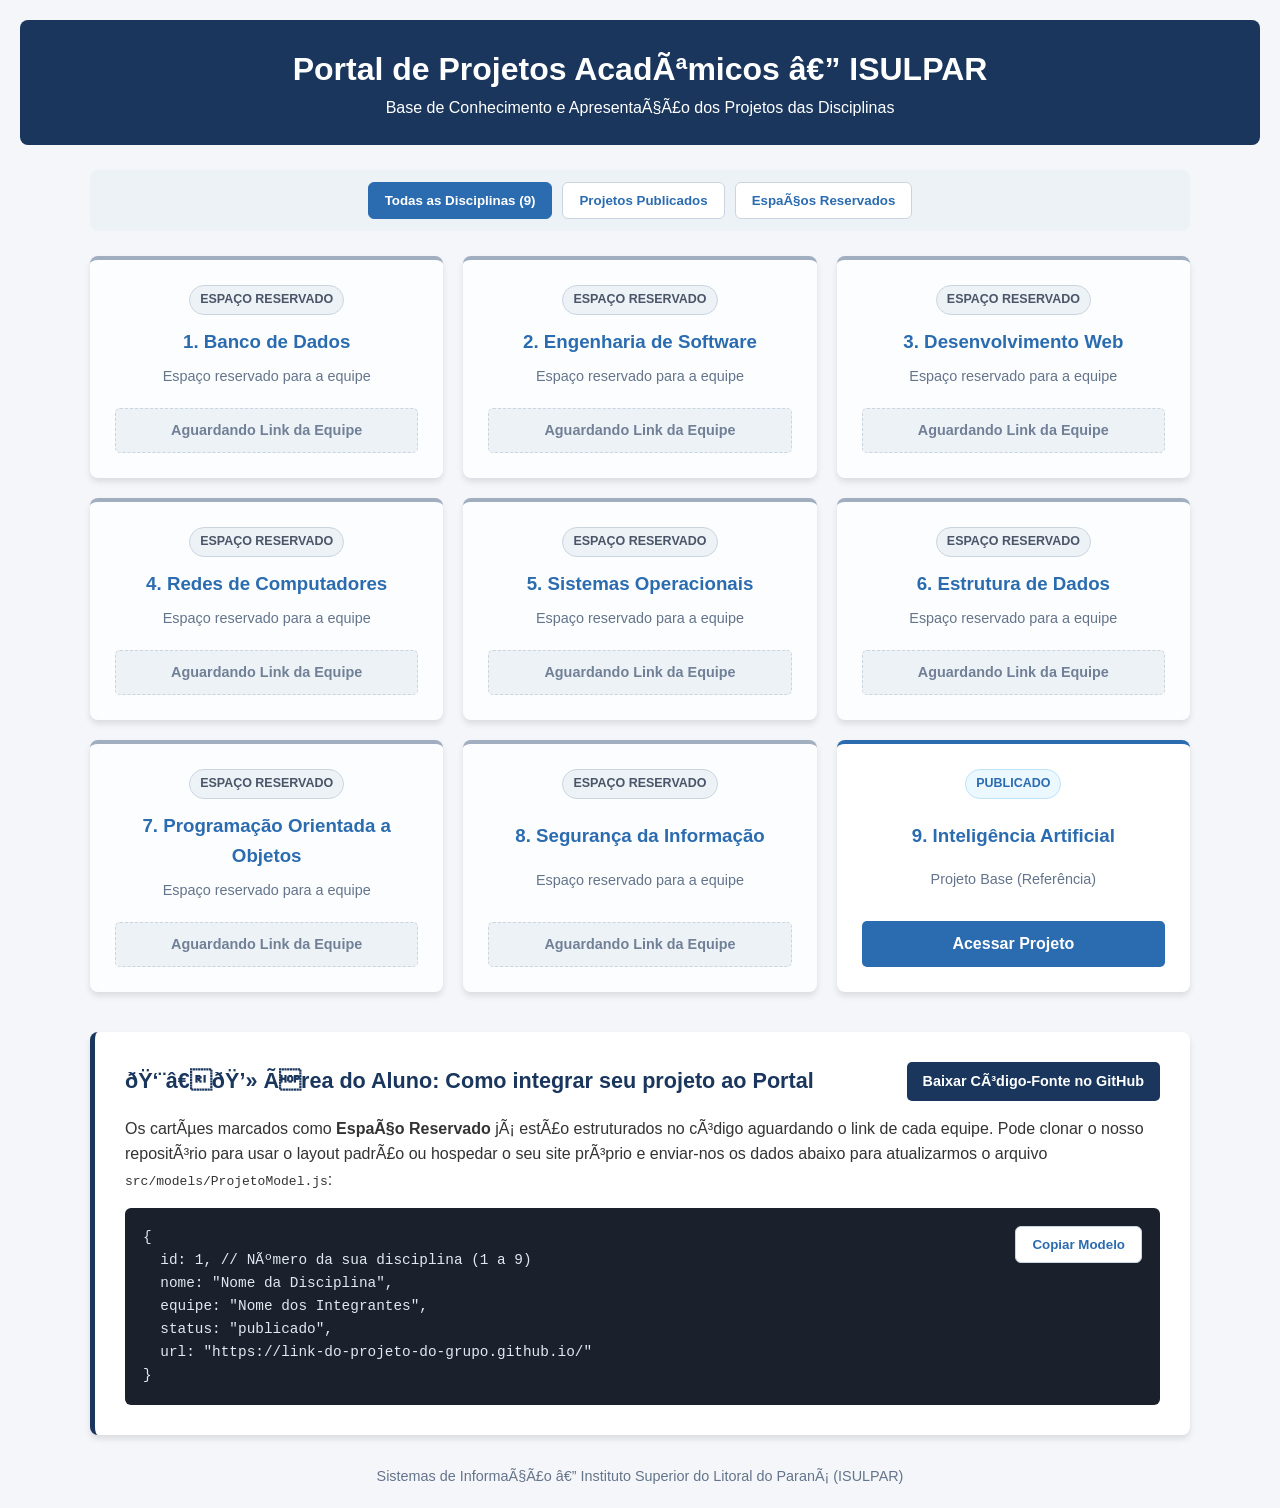
==== index.html @ 134fa739 "Implementacao Portal MVC Isulpar" ====
﻿<!DOCTYPE html>
<html lang="pt-BR">
<head>
  <meta charset="UTF-8">
  <meta name="viewport" content="width=device-width, initial-scale=1.0">
  <title>Portal de Projetos AcadÃªmicos | ISULPAR</title>

  <!-- Meta Tags de SEO para IndexaÃ§Ã£o no Google -->
  <meta name="description" content="Portal acadÃªmico com apresentaÃ§Ãµes e projetos das disciplinas de Sistemas de InformaÃ§Ã£o da faculdade ISULPAR.">
  <meta name="robots" content="index, follow">
  <meta property="og:title" content="Portal de Projetos AcadÃªmicos | ISULPAR">
  <meta property="og:description" content="Acesse os sites e bases de conhecimento desenvolvidos pelos alunos da ISULPAR.">
  <meta property="og:type" content="website">

  <link rel="stylesheet" href="css/estilos.css">
</head>
<body>

  <header class="cabecalho-principal">
    <h1>Portal de Projetos AcadÃªmicos â€” ISULPAR</h1>
    <p>Base de Conhecimento e ApresentaÃ§Ã£o dos Projetos das Disciplinas</p>
  </header>

  <main class="container-principal">
    <!-- Barra de filtro reutilizando o estilo de abas do projeto base -->
    <nav class="menu-abas centralizado" aria-label="Filtrar disciplinas">
      <button class="botao-aba ativo" data-filtro="todos">Todas as Disciplinas (9)</button>
      <button class="botao-aba" data-filtro="publicado">Projetos Publicados</button>
      <button class="botao-aba" data-filtro="reservado">EspaÃ§os Reservados</button>
    </nav>

    <!-- A View injetarÃ¡ os 9 cartÃµes dentro desta secÃ§Ã£o -->
    <section id="grade" aria-live="polite"></section>

    <!-- EspaÃ§o reservado para os alunos pegarem o cÃ³digo e enviarem os seus links -->
    <section class="painel-instrucoes">
      <div class="painel-cabecalho">
        <h2>ðŸ‘¨â€ðŸ’» Ãrea do Aluno: Como integrar seu projeto ao Portal</h2>
        <a href="https://github.com/GuigasBR/Host_ISULPAR_ihm" target="_blank" rel="noopener noreferrer" class="btn-secundario">
          Baixar CÃ³digo-Fonte no GitHub
        </a>
      </div>

      <p>
        Os cartÃµes marcados como <strong>EspaÃ§o Reservado</strong> jÃ¡ estÃ£o estruturados no cÃ³digo aguardando o link de cada equipe. Pode clonar o nosso repositÃ³rio para usar o layout padrÃ£o ou hospedar o seu site prÃ³prio e enviar-nos os dados abaixo para atualizarmos o arquivo <code>src/models/ProjetoModel.js</code>:
      </p>

      <div class="bloco-codigo-wrapper">
        <pre id="codigo-exemplo"><code>{
  id: 1, // NÃºmero da sua disciplina (1 a 9)
  nome: "Nome da Disciplina",
  equipe: "Nome dos Integrantes",
  status: "publicado",
  url: "https://link-do-projeto-do-grupo.github.io/"
}</code></pre>
        <button id="btn-copiar-modelo" class="botao-aba">Copiar Modelo</button>
      </div>
    </section>
  </main>

  <footer class="rodape">
    <p>Sistemas de InformaÃ§Ã£o â€” Instituto Superior do Litoral do ParanÃ¡ (ISULPAR)</p>
  </footer>

  <!-- Carrega o ponto de entrada MVC usando mÃ³dulos nativos do ES6 -->
  <script type="module" src="src/main.js"></script>
</body>
</html>
---- css/estilos.css ----
/* Configurações Gerais e Tipografia baseadas no projeto original */
* {
  box-sizing: border-box;
  margin: 0;
  padding: 0;
}

body {
  font-family: 'Segoe UI', Tahoma, Geneva, Verdana, sans-serif;
  background-color: #f4f6f9;
  color: #333;
  line-height: 1.6;
  padding: 20px;
}

.container-principal {
  max-width: 1100px;
  margin: 0 auto;
}

/* Cabeçalhos */
header, .cabecalho-principal, .cabecalho-disciplina {
  text-align: center;
  margin-bottom: 25px;
  background-color: #1a365d;
  color: white;
  padding: 24px 20px;
  border-radius: 8px;
}

.cabecalho-disciplina {
  margin-top: 15px;
}

/* Sistema de Abas e Filtros (unificado da disciplina-9.html) */
.menu-abas {
  display: flex;
  gap: 10px;
  flex-wrap: wrap;
  margin: 20px 0 25px;
  background: #edf2f7;
  padding: 12px;
  border-radius: 8px;
}

.menu-abas.centralizado {
  justify-content: center;
}

.botao-aba {
  padding: 10px 16px;
  background: white;
  border: 1px solid #cbd5e0;
  border-radius: 6px;
  cursor: pointer;
  font-weight: bold;
  color: #2b6cb0;
  transition: all 0.2s;
}

.botao-aba:hover {
  background-color: #e2e8f0;
}

.botao-aba.ativo {
  background: #2b6cb0;
  color: white;
  border-color: #2b6cb0;
}

/* Layout em CSS Grid para a Página Inicial (3 Colunas) */
#grade {
  display: grid;
  grid-template-columns: repeat(3, 1fr);
  gap: 20px;
  margin-bottom: 40px;
}

/* Estilo dos Cartões das Disciplinas */
.cartao {
  background: white;
  border-radius: 8px;
  padding: 25px;
  box-shadow: 0 4px 6px rgba(0, 0, 0, 0.1);
  text-align: center;
  display: flex;
  flex-direction: column;
  justify-content: space-between;
  transition: transform 0.2s, box-shadow 0.2s;
  border-top: 4px solid #2b6cb0;
}

.cartao:hover {
  transform: translateY(-5px);
  box-shadow: 0 6px 12px rgba(0, 0, 0, 0.15);
}

/* Variação visual para cartões com Espaço Reservado */
.cartao.cartao-reservado {
  border-top-color: #a0aec0;
  background-color: #fcfdfe;
}

.cartao-topo {
  margin-bottom: 12px;
}

.badge {
  display: inline-block;
  font-size: 0.78rem;
  font-weight: bold;
  padding: 4px 10px;
  border-radius: 20px;
  text-transform: uppercase;
}

.badge-ativo {
  background-color: #ebf8ff;
  color: #2b6cb0;
  border: 1px solid #bee3f8;
}

.badge-reservado {
  background-color: #edf2f7;
  color: #4a5568;
  border: 1px solid #cbd5e0;
}

.cartao h3 {
  margin-bottom: 8px;
  color: #2b6cb0;
}

.cartao-equipe {
  font-size: 0.9rem;
  color: #64748b;
  margin-bottom: 20px;
}

/* Botões dos Cartões */
.btn-primario {
  display: inline-block;
  width: 100%;
  padding: 10px 18px;
  background-color: #2b6cb0;
  color: white;
  text-decoration: none;
  border-radius: 5px;
  font-weight: bold;
  transition: background-color 0.2s;
}

.btn-primario:hover {
  background-color: #2c5282;
}

.btn-desabilitado {
  display: inline-block;
  width: 100%;
  padding: 10px 18px;
  background-color: #edf2f7;
  color: #718096;
  border-radius: 5px;
  font-weight: 600;
  font-size: 0.9rem;
  border: 1px dashed #cbd5e0;
  cursor: not-allowed;
}

/* Secção de Código e Instruções para os Alunos */
.painel-instrucoes {
  background: white;
  padding: 30px;
  border-radius: 8px;
  box-shadow: 0 4px 6px rgba(0, 0, 0, 0.1);
  border-left: 5px solid #1a365d;
  margin-bottom: 30px;
}

.painel-cabecalho {
  display: flex;
  justify-content: space-between;
  align-items: center;
  flex-wrap: wrap;
  gap: 15px;
  margin-bottom: 15px;
}

.painel-cabecalho h2 {
  color: #1a365d;
  font-size: 1.35rem;
}

.btn-secundario {
  display: inline-block;
  padding: 8px 16px;
  background-color: #1a365d;
  color: white;
  text-decoration: none;
  border-radius: 5px;
  font-weight: bold;
  font-size: 0.9rem;
}

.btn-secundario:hover {
  background-color: #2b6cb0;
}

.bloco-codigo-wrapper {
  margin-top: 15px;
  background: #1a202c;
  color: #e2e8f0;
  padding: 18px;
  border-radius: 6px;
  display: flex;
  justify-content: space-between;
  align-items: flex-start;
  gap: 15px;
  overflow-x: auto;
}

.bloco-codigo-wrapper pre {
  font-family: Consolas, Monaco, 'Andale Mono', monospace;
  font-size: 0.9rem;
}

/* Estilos para Páginas Internas das Disciplinas */
.conteudo {
  max-width: 900px;
  margin: 0 auto;
  background: white;
  padding: 30px;
  border-radius: 8px;
  box-shadow: 0 4px 6px rgba(0, 0, 0, 0.1);
}

.link-voltar {
  text-decoration: none;
  font-weight: bold;
  color: #2b6cb0;
}

.link-voltar:hover {
  text-decoration: underline;
}

.secao-aba {
  display: none;
  margin-bottom: 35px;
  padding-bottom: 20px;
  border-bottom: 1px solid #e2e8f0;
}

.secao-aba.ativa {
  display: block;
}

.secao-aba h2 {
  color: #1a365d;
  margin-bottom: 15px;
}

.secao-aba h3 {
  margin-top: 20px;
  margin-bottom: 10px;
  color: #1a365d;
}

.secao-aba h4 {
  margin-top: 15px;
  margin-bottom: 8px;
  color: #2b6cb0;
}

.secao-aba p {
  margin-bottom: 12px;
}

.lista-padrao {
  margin-left: 20px;
  margin-top: 10px;
  margin-bottom: 15px;
}

.caixa-destaque {
  background: #f8fafc;
  padding: 15px;
  border-left: 4px solid #2b6cb0;
  border-radius: 4px;
  margin: 20px 0;
}

.caixa-bloco {
  background: #f8fafc;
  padding: 15px;
  border-radius: 6px;
  margin-bottom: 20px;
}

.btn-topo {
  display: inline-block;
  margin-top: 25px;
  padding: 8px 16px;
  background-color: #edf2f7;
  color: #2b6cb0;
  text-decoration: none;
  font-weight: bold;
  border-radius: 5px;
  border: 1px solid #cbd5e0;
  cursor: pointer;
}

.btn-topo:hover {
  background-color: #cbd5e0;
}

.rodape {
  text-align: center;
  color: #64748b;
  font-size: 0.9rem;
  margin-top: 20px;
}

/* Responsividade para Tablets e Telemóveis */
@media (max-width: 900px) {
  #grade {
    grid-template-columns: repeat(2, 1fr);
  }
}

@media (max-width: 600px) {
  #grade {
    grid-template-columns: 1fr;
  }
  .bloco-codigo-wrapper {
    flex-direction: column;
  }
}
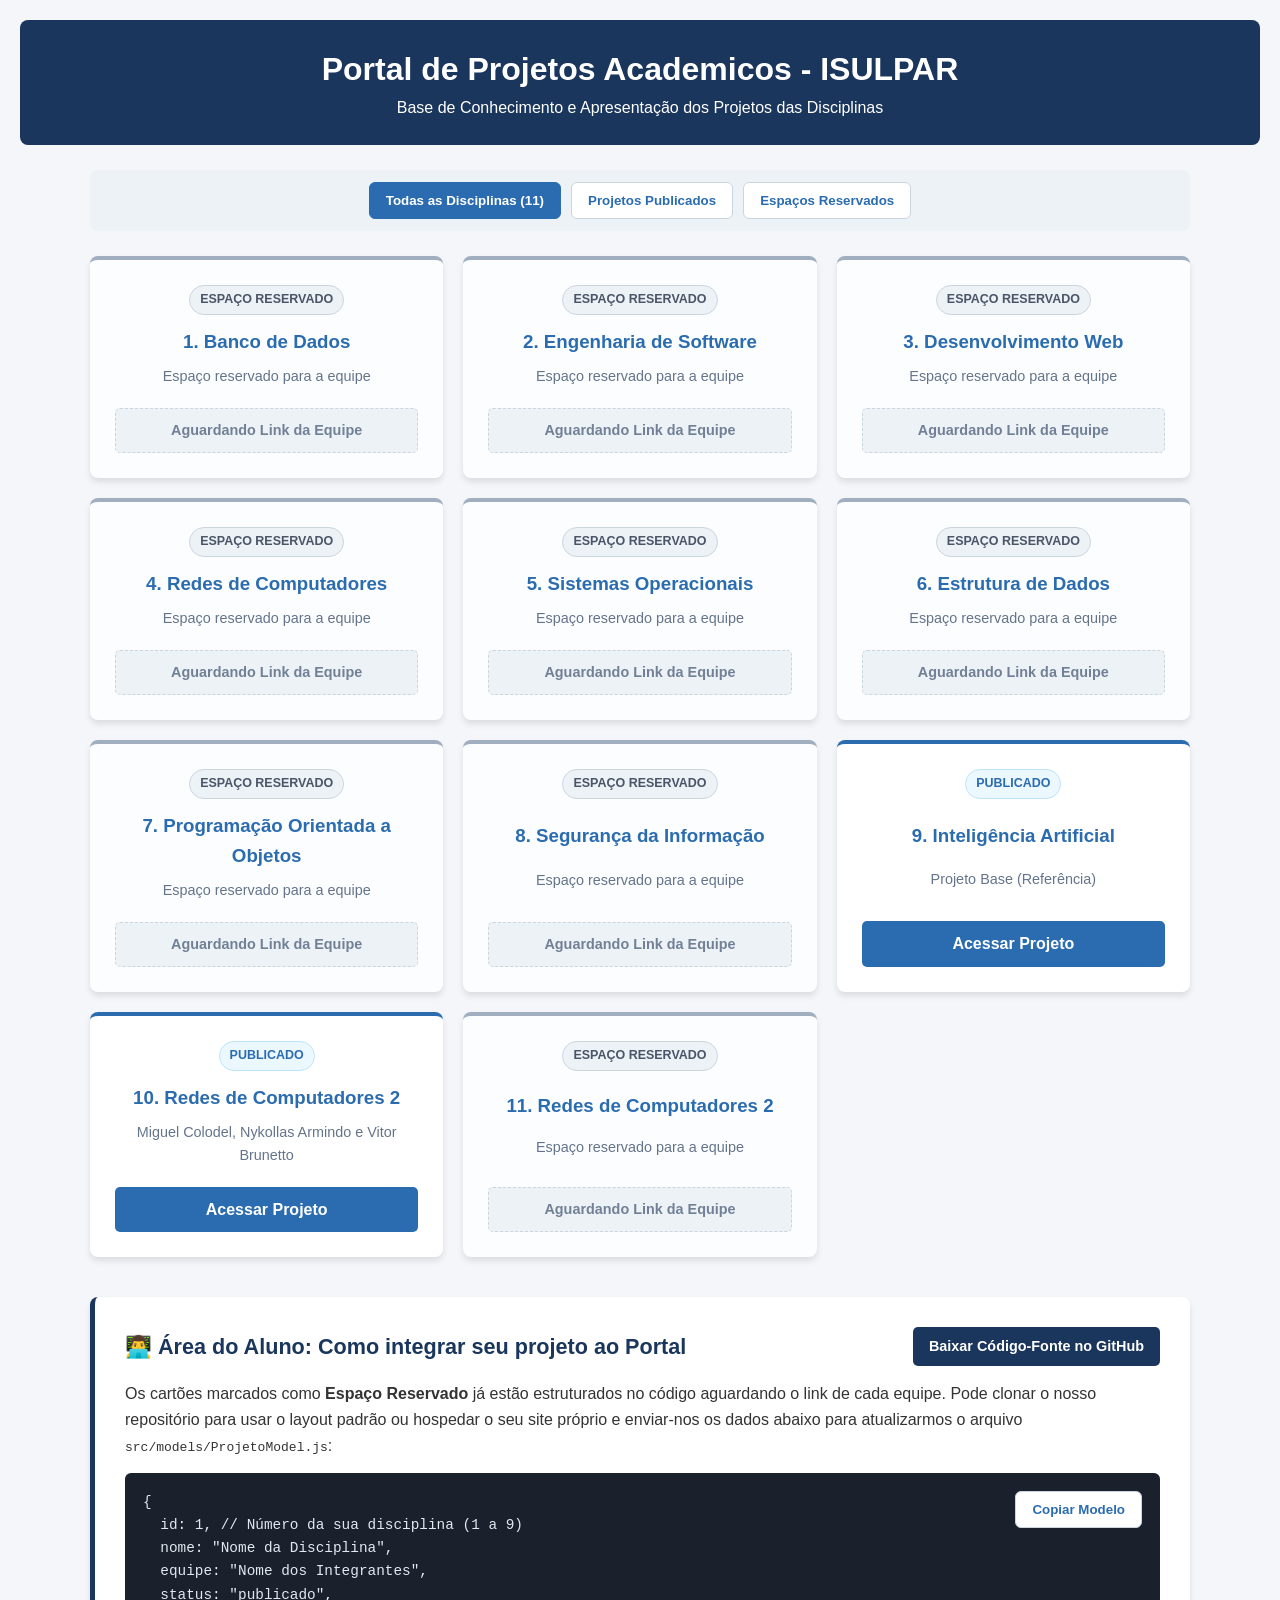
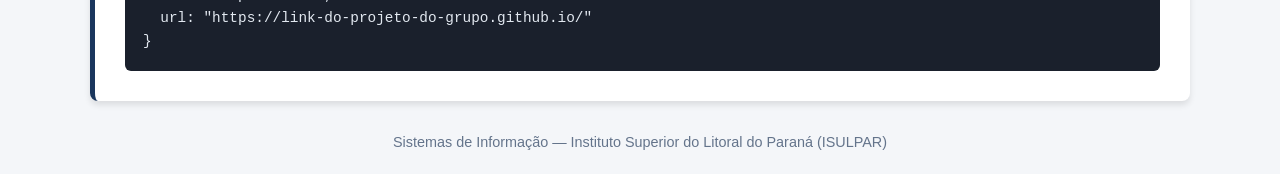
==== commit 244dfe97: "chore: atualiza index, SEO e modelo de projeto" ====
--- a/index.html
+++ b/index.html
@@ -1,53 +1,61 @@
 ﻿<!DOCTYPE html>
 <html lang="pt-BR">
+
 <head>
   <meta charset="UTF-8">
   <meta name="viewport" content="width=device-width, initial-scale=1.0">
-  <title>Portal de Projetos AcadÃªmicos | ISULPAR</title>
+  <title>Portal de Projetos Academicos | ISULPAR</title>
 
-  <!-- Meta Tags de SEO para IndexaÃ§Ã£o no Google -->
-  <meta name="description" content="Portal acadÃªmico com apresentaÃ§Ãµes e projetos das disciplinas de Sistemas de InformaÃ§Ã£o da faculdade ISULPAR.">
+  <!-- Meta Tags de SEO para Indexação no Google -->
+  <meta name="description"
+    content="Portal acadêmico com apresentações e projetos das disciplinas de Sistemas de Informação da faculdade ISULPAR.">
   <meta name="robots" content="index, follow">
-  <meta property="og:title" content="Portal de Projetos AcadÃªmicos | ISULPAR">
-  <meta property="og:description" content="Acesse os sites e bases de conhecimento desenvolvidos pelos alunos da ISULPAR.">
+  <meta property="og:title" content="Portal de Projetos Academicos | ISULPAR">
+  <meta property="og:description"
+    content="Acesse os sites e bases de conhecimento desenvolvidos pelos alunos da ISULPAR.">
   <meta property="og:type" content="website">
 
   <link rel="stylesheet" href="css/estilos.css">
 </head>
+
 <body>
 
   <header class="cabecalho-principal">
-    <h1>Portal de Projetos AcadÃªmicos â€” ISULPAR</h1>
-    <p>Base de Conhecimento e ApresentaÃ§Ã£o dos Projetos das Disciplinas</p>
+    <h1>Portal de Projetos Academicos - ISULPAR</h1>
+    <p>Base de Conhecimento e Apresentação dos Projetos das Disciplinas</p>
   </header>
 
   <main class="container-principal">
     <!-- Barra de filtro reutilizando o estilo de abas do projeto base -->
     <nav class="menu-abas centralizado" aria-label="Filtrar disciplinas">
-      <button class="botao-aba ativo" data-filtro="todos">Todas as Disciplinas (9)</button>
+      <!-- Altere de (9) para (10) ou (11) conforme o total no seu ProjetoModel.js -->
+      <button class="botao-aba ativo" data-filtro="todos">Todas as Disciplinas (11)</button>
       <button class="botao-aba" data-filtro="publicado">Projetos Publicados</button>
-      <button class="botao-aba" data-filtro="reservado">EspaÃ§os Reservados</button>
+      <button class="botao-aba" data-filtro="reservado">Espaços Reservados</button>
     </nav>
 
-    <!-- A View injetarÃ¡ os 9 cartÃµes dentro desta secÃ§Ã£o -->
+    <!-- A View injetará os 9 cartões dentro desta seção -->
     <section id="grade" aria-live="polite"></section>
 
-    <!-- EspaÃ§o reservado para os alunos pegarem o cÃ³digo e enviarem os seus links -->
+    <!-- Espaço reservado para os alunos pegarem o código e enviarem os seus links -->
     <section class="painel-instrucoes">
       <div class="painel-cabecalho">
-        <h2>ðŸ‘¨â€ðŸ’» Ãrea do Aluno: Como integrar seu projeto ao Portal</h2>
-        <a href="https://github.com/GuigasBR/Host_ISULPAR_ihm" target="_blank" rel="noopener noreferrer" class="btn-secundario">
-          Baixar CÃ³digo-Fonte no GitHub
+        <h2>👨‍💻 Área do Aluno: Como integrar seu projeto ao Portal</h2>
+        <a href="https://github.com/GuigasBR/Host_ISULPAR_ihm" target="_blank" rel="noopener noreferrer"
+          class="btn-secundario">
+          Baixar Código-Fonte no GitHub
         </a>
       </div>
 
       <p>
-        Os cartÃµes marcados como <strong>EspaÃ§o Reservado</strong> jÃ¡ estÃ£o estruturados no cÃ³digo aguardando o link de cada equipe. Pode clonar o nosso repositÃ³rio para usar o layout padrÃ£o ou hospedar o seu site prÃ³prio e enviar-nos os dados abaixo para atualizarmos o arquivo <code>src/models/ProjetoModel.js</code>:
+        Os cartões marcados como <strong>Espaço Reservado</strong> já estão estruturados no código aguardando o link de
+        cada equipe. Pode clonar o nosso repositório para usar o layout padrão ou hospedar o seu site próprio e
+        enviar-nos os dados abaixo para atualizarmos o arquivo <code>src/models/ProjetoModel.js</code>:
       </p>
 
       <div class="bloco-codigo-wrapper">
         <pre id="codigo-exemplo"><code>{
-  id: 1, // NÃºmero da sua disciplina (1 a 9)
+  id: 1, // Número da sua disciplina (1 a 9)
   nome: "Nome da Disciplina",
   equipe: "Nome dos Integrantes",
   status: "publicado",
@@ -59,12 +67,11 @@
   </main>
 
   <footer class="rodape">
-    <p>Sistemas de InformaÃ§Ã£o â€” Instituto Superior do Litoral do ParanÃ¡ (ISULPAR)</p>
+    <p>Sistemas de Informação — Instituto Superior do Litoral do Paraná (ISULPAR)</p>
   </footer>
 
-  <!-- Carrega o ponto de entrada MVC usando mÃ³dulos nativos do ES6 -->
+  <!-- Carrega o ponto de entrada MVC usando módulos nativos do ES6 -->
   <script type="module" src="src/main.js"></script>
 </body>
-</html>
 
-
+</html>
